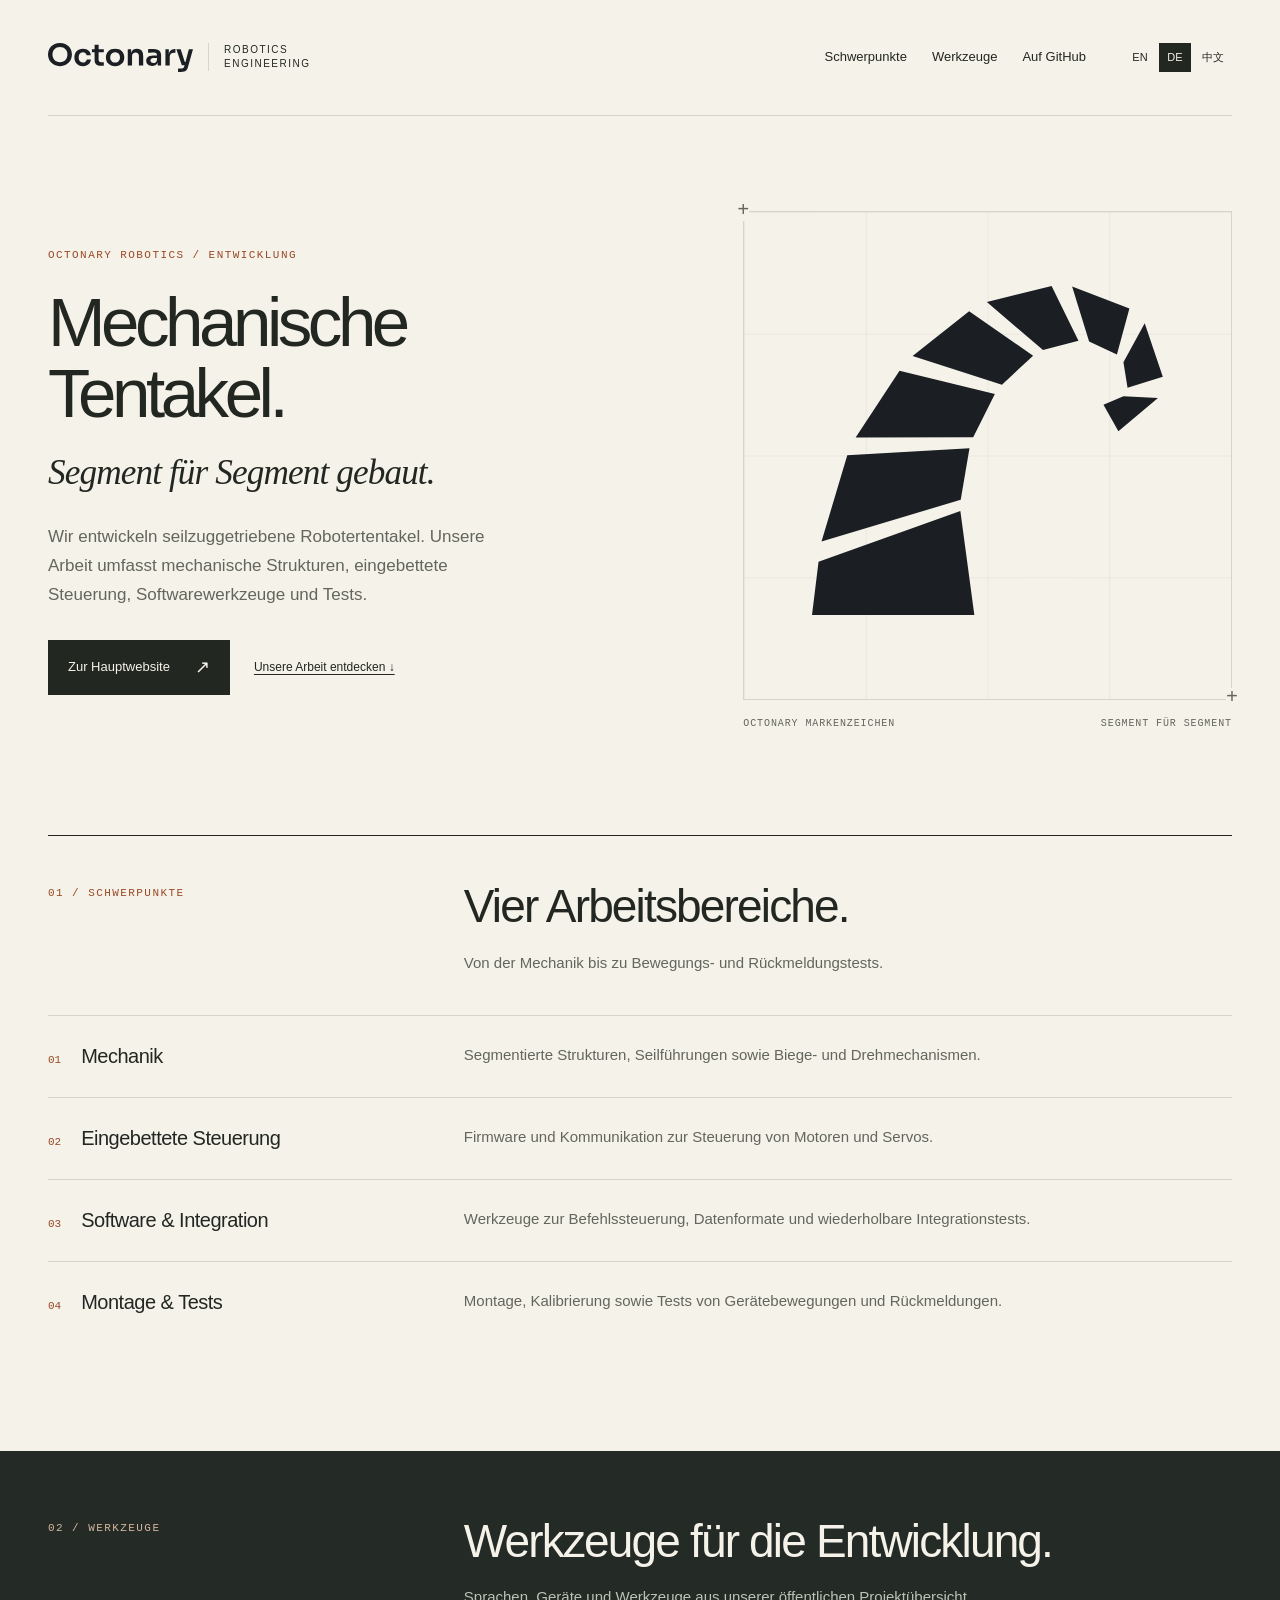
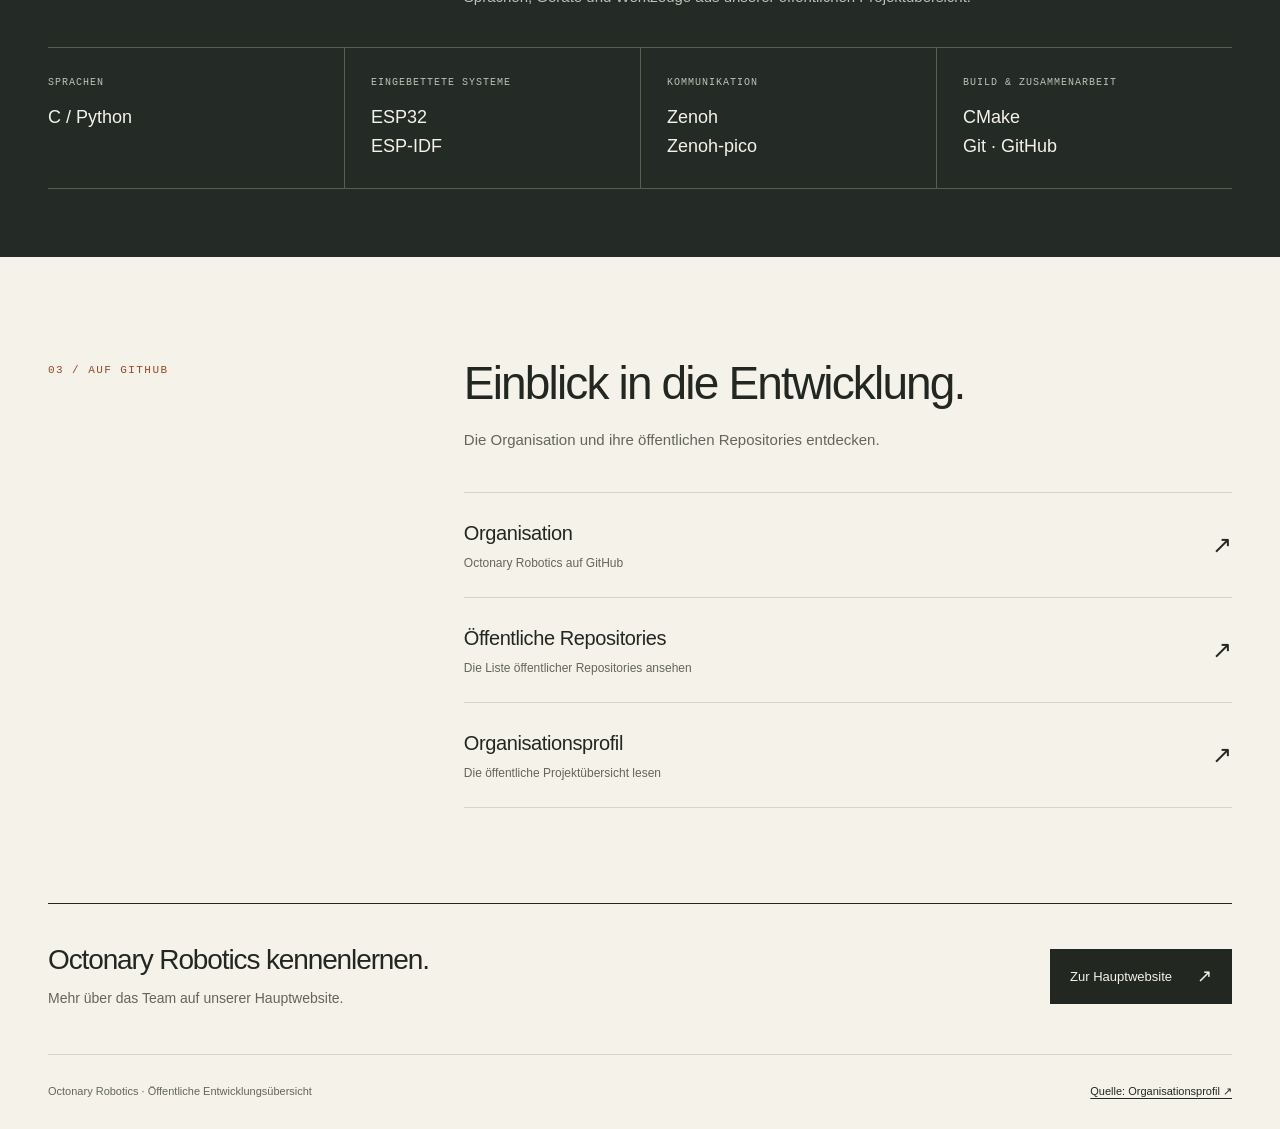
==== de.html @ dd6739da "Publish multilingual engineering introduction for GitHub Pages" ====
<!doctype html>
<html lang="de">
<head>
  <meta charset="utf-8">
  <meta name="viewport" content="width=device-width, initial-scale=1">
  <title>Octonary Robotics — Mechanische Tentakel</title>
  <meta name="description" content="Octonary Robotics entwickelt seilzuggetriebene Robotertentakel. Einblicke in Mechanik, eingebettete Steuerung, Software und Tests.">
  <meta name="theme-color" content="#f5f2e9">
  <link rel="canonical" href="https://octonary-robotics.github.io/de.html">
  <link rel="alternate" hreflang="en" href="https://octonary-robotics.github.io/">
  <link rel="alternate" hreflang="de" href="https://octonary-robotics.github.io/de.html">
  <link rel="alternate" hreflang="zh-CN" href="https://octonary-robotics.github.io/zh.html">
  <link rel="alternate" hreflang="x-default" href="https://octonary-robotics.github.io/">
  <meta property="og:type" content="website">
  <meta property="og:image" content="https://octonary-robotics.github.io/og-image-1200x630.png">
  <meta name="twitter:card" content="summary_large_image">
  <meta property="og:site_name" content="Octonary Robotics">
  <meta property="og:title" content="Octonary Robotics — Mechanische Tentakel">
  <meta property="og:description" content="Octonary Robotics entwickelt seilzuggetriebene Robotertentakel. Einblicke in Mechanik, eingebettete Steuerung, Software und Tests.">
  <meta property="og:url" content="https://octonary-robotics.github.io/de.html">
  <meta property="og:locale" content="de_DE">
  <link rel="icon" href="/favicon.svg" type="image/svg+xml">
  <link rel="stylesheet" href="/site.css">
</head>
<body>
  <a class="skip" href="#content">Zum Inhalt</a>
  <header class="site-header wrap">
    <a class="brand" href="/de.html" aria-label="Octonary Robotics"><img src="/wordmark.svg" width="468" height="97" alt="Octonary"><span>Robotics<br>Engineering</span></a>
    <div class="header-right">
      <nav class="main-nav" aria-label="Hauptnavigation">
        <a href="#focus">Schwerpunkte</a><a href="#toolchain">Werkzeuge</a><a href="#projects">Auf GitHub</a>
      </nav>
      <nav class="languages" aria-label="Sprache">
        <a href="/" lang="en" hreflang="en" aria-label="English">EN</a>
        <a href="/de.html" lang="de" hreflang="de" aria-label="Deutsch" aria-current="page">DE</a>
        <a href="/zh.html" lang="zh-CN" hreflang="zh-CN" aria-label="简体中文">中文</a>
      </nav>
    </div>
  </header>
  <main id="content">
    <section class="hero wrap" aria-labelledby="hero-title">
      <div>
        <p class="eyebrow">Octonary Robotics / Entwicklung</p>
        <h1 id="hero-title"><span>Mechanische</span><span>Tentakel.</span></h1>
        <p class="hero-line">Segment für Segment gebaut.</p>
        <p class="hero-description">Wir entwickeln seilzuggetriebene Robotertentakel. Unsere Arbeit umfasst mechanische Strukturen, eingebettete Steuerung, Softwarewerkzeuge und Tests.</p>
        <div class="actions"><a class="button" href="https://octonary-robotics.pages.dev/de.html">Zur Hauptwebsite<b aria-hidden="true">↗</b></a><a class="text-link" href="#focus">Unsere Arbeit entdecken ↓</a></div>
      </div>
      <figure class="hero-art"><div class="symbol-stage"><img src="/symbol.svg" width="188" height="176" alt=""></div><figcaption><span>Octonary Markenzeichen</span><span>Segment für Segment</span></figcaption></figure>
    </section>
    <section class="wrap" id="focus" aria-labelledby="focus-title">
      <div class="section-top"><p class="eyebrow">01 / Schwerpunkte</p><div><h2 id="focus-title">Vier Arbeitsbereiche.</h2><p class="section-description">Von der Mechanik bis zu Bewegungs- und Rückmeldungstests.</p></div></div>
      <ol class="focus-list">
        <li class="focus-row"><div class="focus-label"><span aria-hidden="true">01</span><h3>Mechanik</h3></div><p>Segmentierte Strukturen, Seilführungen sowie Biege- und Drehmechanismen.</p></li>
        <li class="focus-row"><div class="focus-label"><span aria-hidden="true">02</span><h3>Eingebettete Steuerung</h3></div><p>Firmware und Kommunikation zur Steuerung von Motoren und Servos.</p></li>
        <li class="focus-row"><div class="focus-label"><span aria-hidden="true">03</span><h3>Software &amp; Integration</h3></div><p>Werkzeuge zur Befehlssteuerung, Datenformate und wiederholbare Integrationstests.</p></li>
        <li class="focus-row"><div class="focus-label"><span aria-hidden="true">04</span><h3>Montage &amp; Tests</h3></div><p>Montage, Kalibrierung sowie Tests von Gerätebewegungen und Rückmeldungen.</p></li>
      </ol>
    </section>
    <section class="tool-section" id="toolchain" aria-labelledby="tool-title"><div class="wrap">
      <div class="section-top"><p class="eyebrow">02 / Werkzeuge</p><div><h2 id="tool-title">Werkzeuge für die Entwicklung.</h2><p class="section-description">Sprachen, Geräte und Werkzeuge aus unserer öffentlichen Projektübersicht.</p></div></div>
      <ul class="tool-list"><li><small>Sprachen</small><strong>C / Python</strong></li><li><small>Eingebettete Systeme</small><strong>ESP32<br>ESP-IDF</strong></li><li><small>Kommunikation</small><strong>Zenoh<br>Zenoh-pico</strong></li><li><small>Build &amp; Zusammenarbeit</small><strong>CMake<br>Git · GitHub</strong></li></ul>
    </div></section>
    <section class="projects wrap" id="projects" aria-labelledby="projects-title">
      <div class="section-top"><p class="eyebrow">03 / Auf GitHub</p><div><h2 id="projects-title">Einblick in die Entwicklung.</h2><p class="section-description">Die Organisation und ihre öffentlichen Repositories entdecken.</p></div></div>
      <div class="project-links"><a class="project-link" href="https://github.com/octonary-robotics"><span><strong>Organisation</strong><small>Octonary Robotics auf GitHub</small></span><b aria-hidden="true">↗</b></a><a class="project-link" href="https://github.com/orgs/octonary-robotics/repositories?type=public"><span><strong>Öffentliche Repositories</strong><small>Die Liste öffentlicher Repositories ansehen</small></span><b aria-hidden="true">↗</b></a><a class="project-link" href="https://github.com/octonary-robotics/.github"><span><strong>Organisationsprofil</strong><small>Die öffentliche Projektübersicht lesen</small></span><b aria-hidden="true">↗</b></a></div>
    </section>
    <section class="main-site wrap" aria-labelledby="more-title"><div><h2 id="more-title">Octonary Robotics kennenlernen.</h2><p>Mehr über das Team auf unserer Hauptwebsite.</p></div><a class="button" href="https://octonary-robotics.pages.dev/de.html">Zur Hauptwebsite<b aria-hidden="true">↗</b></a></section>
  </main>
  <footer class="site-footer wrap"><p>Octonary Robotics · Öffentliche Entwicklungsübersicht</p><a href="https://github.com/octonary-robotics/.github">Quelle: Organisationsprofil ↗</a></footer>
</body>
</html>
---- site.css ----
@charset "UTF-8";

:root {
  color-scheme: light;
  --paper: #f5f2e9;
  --ink: #222721;
  --muted: #62665c;
  --line: #d5d6ca;
  --accent: #9b4826;
  --dark: #242a25;
  font-family: "Segoe UI", Inter, Arial, "PingFang SC", "Microsoft YaHei", sans-serif;
  font-synthesis: none;
  color: var(--ink);
  background: var(--paper);
  scroll-behavior: smooth;
  scroll-padding-top: 2rem;
}

* { box-sizing: border-box; }
body { margin: 0; line-height: 1.6; }
img, svg { display: block; max-width: 100%; }
a { color: inherit; text-decoration-thickness: 1px; text-underline-offset: .25em; }
a:hover { text-decoration-color: var(--accent); }
button, a { -webkit-tap-highlight-color: transparent; }
a:focus-visible { outline: 3px solid var(--accent); outline-offset: 5px; border-radius: 2px; }
::selection { color: var(--paper); background: var(--accent); }
.wrap { width: min(1200px, calc(100% - 96px)); margin-inline: auto; }
.skip { position: absolute; top: -80px; left: 20px; z-index: 10; padding: 12px 18px; background: var(--ink); color: var(--paper); }
.skip:focus { top: 12px; }
.site-header { min-height: 116px; display: flex; align-items: center; justify-content: space-between; gap: 28px; border-bottom: 1px solid var(--line); }
.brand { display: inline-flex; align-items: center; gap: 15px; text-decoration: none; flex: 0 0 auto; }
.brand img { width: 145px; height: auto; }
.brand span { border-left: 1px solid var(--line); padding-left: 15px; font-size: 10px; line-height: 1.4; letter-spacing: .15em; text-transform: uppercase; }
.header-right, .main-nav, .languages { display: flex; align-items: center; }
.header-right { gap: 38px; }
.main-nav { gap: 25px; font-size: 13px; }
.main-nav a, .languages a { text-decoration: none; padding-block: 10px; }
.main-nav a:hover { text-decoration: underline; }
.languages { gap: 3px; }
.languages a { padding: 6px 8px; min-width: 32px; text-align: center; font-size: 11px; line-height: 1.5; }
.languages a[aria-current="page"] { background: var(--ink); color: var(--paper); }
.languages a:not([aria-current]):hover { background: #e7e7db; }
.eyebrow { margin: 0 0 24px; color: var(--accent); font: 11px/1.5 Consolas, "Liberation Mono", monospace; letter-spacing: .13em; text-transform: uppercase; }
.hero { display: grid; grid-template-columns: minmax(0, 1.3fr) minmax(0, 1fr); align-items: center; gap: 60px; padding-block: 95px 104px; }
.hero h1 { margin: 0; max-width: 740px; font-size: clamp(52px, 6.15vw, 82px); font-weight: 520; letter-spacing: -.065em; line-height: 1.02; }
.hero h1 span { display: block; }
.hero-line { max-width: 540px; margin: 24px 0 0; font-family: Georgia, "Times New Roman", serif; font-size: clamp(26px, 2.75vw, 36px); font-style: italic; line-height: 1.18; letter-spacing: -.025em; }
.hero-description { max-width: 445px; margin: 29px 0 30px; color: var(--muted); font-size: 17px; line-height: 1.7; }
.actions { display: flex; flex-wrap: wrap; align-items: center; gap: 16px 24px; }
.button { display: inline-flex; gap: 25px; justify-content: space-between; align-items: center; max-width: 100%; padding: 15px 20px; background: var(--ink); color: var(--paper); font-size: 13px; text-decoration: none; line-height: 1.4; }
.button:hover { background: var(--accent); }
.button b { font-size: 18px; font-weight: 400; }
.text-link { font-size: 12px; }
.hero-art { margin: 0; align-self: stretch; display: flex; flex-direction: column; justify-content: center; min-width: 0; }
.symbol-stage { aspect-ratio: 1; display: grid; place-items: center; position: relative; border: 1px solid var(--line); background-image: linear-gradient(#d5d6ca55 1px, transparent 1px), linear-gradient(90deg, #d5d6ca55 1px, transparent 1px); background-size: 25% 25%; }
.symbol-stage::before, .symbol-stage::after { content: "+"; position: absolute; color: var(--muted); font: 20px/1 monospace; background: var(--paper); }
.symbol-stage::before { top: -11px; left: -7px; }
.symbol-stage::after { bottom: -9px; right: -7px; }
.symbol-stage img { width: 72%; height: auto; margin-top: -2%; }
.hero-art figcaption { display: flex; justify-content: space-between; gap: 16px; margin-top: 16px; font: 10px/1.5 Consolas, "Liberation Mono", monospace; color: var(--muted); letter-spacing: .09em; text-transform: uppercase; }
.section-top { display: grid; grid-template-columns: 1fr 2.1fr; gap: 50px; padding-block: 44px 40px; border-top: 1px solid var(--ink); }
.section-top .eyebrow { margin: 5px 0 0; }
h2 { margin: 0; font-size: clamp(31px, 3.7vw, 46px); font-weight: 500; letter-spacing: -.04em; line-height: 1.17; }
.section-description { color: var(--muted); max-width: 540px; margin: 17px 0 0; font-size: 15px; }
.focus-list { padding: 0; margin: 0 0 108px; list-style: none; }
.focus-row { display: grid; grid-template-columns: 1fr 2.1fr; gap: 50px; padding-block: 27px; border-top: 1px solid var(--line); }
.focus-label { display: flex; align-items: baseline; gap: 20px; }
.focus-label span { color: var(--accent); font: 11px/1.5 Consolas, "Liberation Mono", monospace; }
.focus-row h3 { font-size: 20px; font-weight: 500; letter-spacing: -.025em; margin: 0; line-height: 1.35; }
.focus-row p { margin: 0; color: var(--muted); max-width: 575px; font-size: 15px; }
.tool-section { background: var(--dark); color: var(--paper); padding-block: 64px 68px; }
.tool-section .section-top { border: 0; padding: 0 0 38px; }
.tool-section .eyebrow { color: #d7b69d; }
.tool-section .section-description { color: #bdc2b7; }
.tool-list { display: grid; grid-template-columns: repeat(4, minmax(0, 1fr)); padding: 0; margin: 0; list-style: none; border-block: 1px solid #566050; }
.tool-list li { min-width: 0; padding: 27px 22px 27px 0; }
.tool-list li + li { padding-left: 26px; border-left: 1px solid #566050; }
.tool-list small { display: block; color: #bdc2b7; font: 10px/1.5 Consolas, "Liberation Mono", monospace; letter-spacing: .1em; text-transform: uppercase; margin-bottom: 13px; }
.tool-list strong { font-size: 18px; font-weight: 450; line-height: 1.6; }
.projects { padding-block: 100px 95px; }
.projects .section-top { border: 0; padding-top: 0; }
.project-links { margin-left: calc((100% - 50px) / 3.1 + 50px); }
.project-link { display: flex; align-items: center; justify-content: space-between; gap: 24px; padding: 24px 0; border-top: 1px solid var(--line); text-decoration: none; }
.project-link:last-child { border-bottom: 1px solid var(--line); }
.project-link strong { display: block; font-size: 20px; font-weight: 500; letter-spacing: -.02em; }
.project-link small { display: block; margin-top: 5px; font-size: 12px; color: var(--muted); }
.project-link b { font-size: 24px; font-weight: 400; transition: transform .18s ease; }
.project-link:hover b { transform: translate(3px, -3px); }
.main-site { display: flex; align-items: center; justify-content: space-between; gap: 40px; border-top: 1px solid var(--ink); padding-block: 40px 45px; }
.main-site h2 { font-size: 28px; }
.main-site p { margin: 10px 0 0; color: var(--muted); font-size: 14px; }
.site-footer { border-top: 1px solid var(--line); padding-block: 28px; display: flex; align-items: center; justify-content: space-between; gap: 20px; color: var(--muted); font-size: 11px; }
.site-footer p { margin: 0; }
.site-footer a { color: var(--ink); }
html[lang="zh-CN"] .hero h1 { letter-spacing: -.055em; line-height: 1.15; }
html[lang="zh-CN"] .hero-line { font-style: normal; font-family: inherit; font-weight: 300; font-size: 28px; }
html[lang="de"] .hero h1 { font-size: clamp(44px, 5.4vw, 72px); }
html[lang="de"] .hero-line { max-width: 400px; }

@media (max-width: 1000px) {
  .wrap { width: calc(100% - 56px); }
  .brand span { display: none; }
  .header-right { gap: 22px; }
  .main-nav { gap: 18px; }
  .hero { gap: 36px; padding-block: 72px 82px; }
  .hero h1 { font-size: 62px; }
  .hero-description { font-size: 15px; }
  .section-top, .focus-row { grid-template-columns: 1fr 1.8fr; gap: 30px; }
  .project-links { margin-left: calc((100% - 30px) / 2.8 + 30px); }
  .tool-list strong { font-size: 16px; }
}

@media (max-width: 740px) {
  .wrap { width: calc(100% - 40px); }
  .site-header { min-height: 90px; flex-wrap: wrap; gap: 0; padding-block: 18px 13px; }
  .brand img { width: 125px; }
  .header-right { display: contents; }
  .languages { order: 1; }
  .main-nav { order: 2; width: 100%; margin-top: 10px; padding-top: 7px; border-top: 1px solid var(--line); gap: 25px; font-size: 12px; }
  .main-nav a { padding-block: 6px; }
  .hero { grid-template-columns: 1fr; gap: 42px; padding-block: 47px 60px; }
  .hero h1 { font-size: clamp(48px, 12vw, 72px); }
  html[lang="de"] .hero h1 { font-size: clamp(40px, 10.1vw, 65px); }
  .hero .eyebrow { margin-bottom: 20px; }
  .hero-line { font-size: 28px; margin-top: 17px; }
  .hero-description { max-width: 480px; margin-block: 22px 26px; }
  .hero-art { max-width: 440px; width: 100%; }
  .symbol-stage { aspect-ratio: 1.25; }
  .symbol-stage img { width: 58%; }
  .section-top { grid-template-columns: 1fr; gap: 18px; padding-block: 30px; }
  .section-top .eyebrow { margin: 0; }
  .focus-row { grid-template-columns: 1fr; gap: 13px; padding-block: 25px; }
  .focus-list { margin-bottom: 60px; }
  .focus-label { gap: 15px; }
  .focus-row p { padding-left: 29px; }
  .tool-section { padding-block: 39px 45px; }
  .tool-section .section-top { padding-bottom: 28px; }
  .tool-list { grid-template-columns: 1fr 1fr; }
  .tool-list li { padding: 22px 12px 22px 0; }
  .tool-list li + li { padding-left: 18px; }
  .tool-list li:nth-child(3) { padding-left: 0; border-left: 0; }
  .tool-list li:nth-child(n+3) { border-top: 1px solid #566050; }
  .tool-list strong { font-size: 17px; }
  .projects { padding-block: 60px; }
  .project-links { margin-left: 0; }
  .project-link strong { font-size: 18px; }
  .main-site { align-items: flex-start; flex-direction: column; gap: 22px; padding-block: 30px 35px; }
  .main-site h2 { font-size: 26px; }
  .site-footer { align-items: flex-start; flex-direction: column; gap: 9px; padding-block: 22px; }
}

@media (prefers-reduced-motion: reduce) {
  :root { scroll-behavior: auto; }
  *, *::before, *::after { transition: none !important; }
}
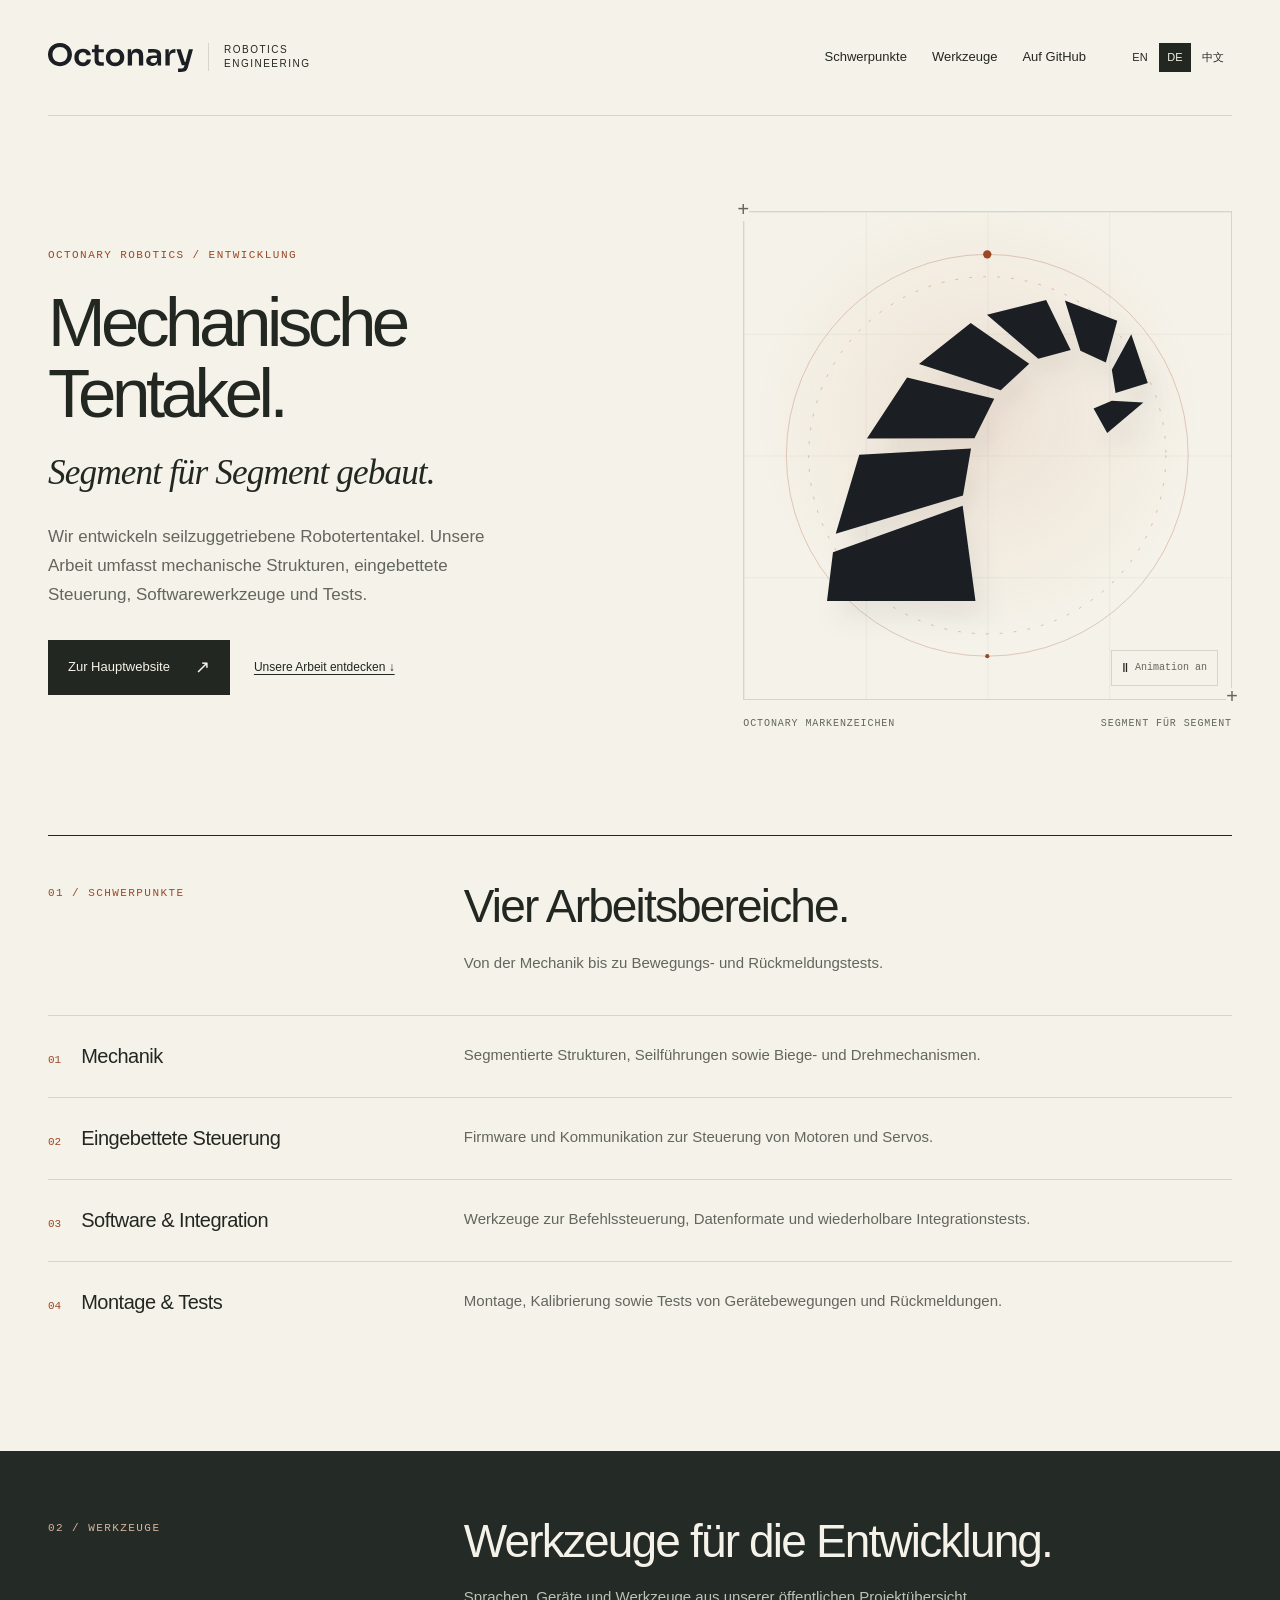
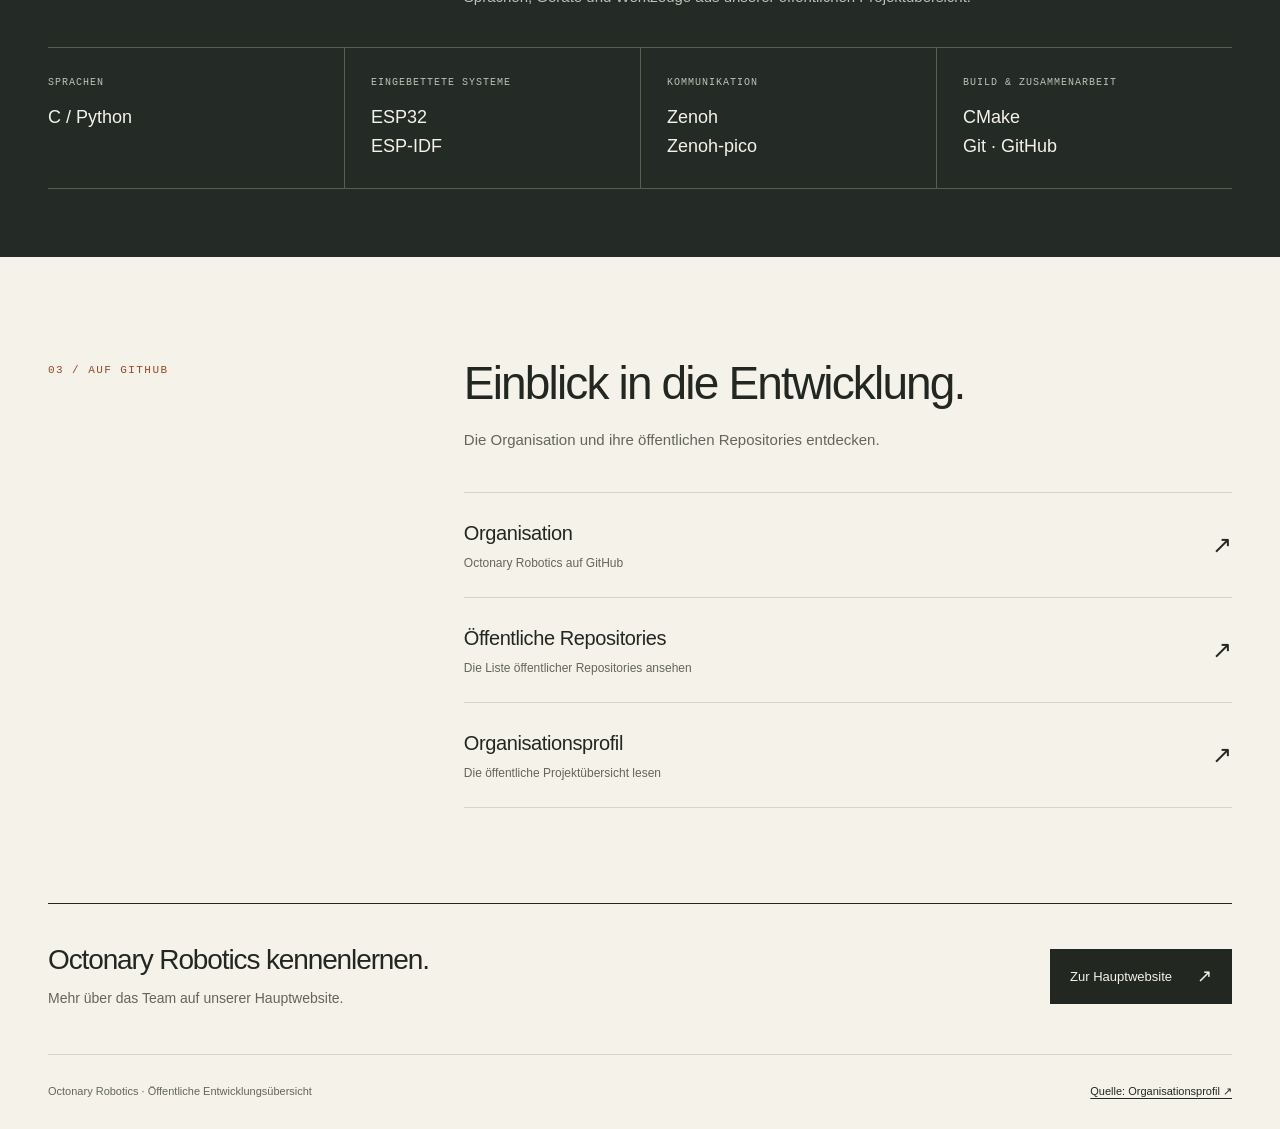
==== commit f735349d: "Add accessible motion to the engineering site" ====
--- a/de.html
+++ b/de.html
@@ -20,7 +20,8 @@
   <meta property="og:url" content="https://octonary-robotics.github.io/de.html">
   <meta property="og:locale" content="de_DE">
   <link rel="icon" href="/favicon.svg" type="image/svg+xml">
-  <link rel="stylesheet" href="/site.css">
+  <link rel="stylesheet" href="/site.css?v=20261027-motion1">
+  <script src="/motion.js?v=20261027-motion1" defer></script>
 </head>
 <body>
   <a class="skip" href="#content">Zum Inhalt</a>
@@ -44,9 +45,9 @@
         <h1 id="hero-title"><span>Mechanische</span><span>Tentakel.</span></h1>
         <p class="hero-line">Segment für Segment gebaut.</p>
         <p class="hero-description">Wir entwickeln seilzuggetriebene Robotertentakel. Unsere Arbeit umfasst mechanische Strukturen, eingebettete Steuerung, Softwarewerkzeuge und Tests.</p>
-        <div class="actions"><a class="button" href="https://octonary-robotics.pages.dev/de.html">Zur Hauptwebsite<b aria-hidden="true">↗</b></a><a class="text-link" href="#focus">Unsere Arbeit entdecken ↓</a></div>
+        <div class="actions"><a class="button" href="https://octonary-robotics.pages.dev/de/">Zur Hauptwebsite<b aria-hidden="true">↗</b></a><a class="text-link" href="#focus">Unsere Arbeit entdecken ↓</a></div>
       </div>
-      <figure class="hero-art"><div class="symbol-stage"><img src="/symbol.svg" width="188" height="176" alt=""></div><figcaption><span>Octonary Markenzeichen</span><span>Segment für Segment</span></figcaption></figure>
+      <figure class="hero-art"><div class="symbol-stage"><div class="kinetic-scene" aria-hidden="true"><svg class="orbit-track" viewBox="0 0 300 300"><circle class="orbit-ring" cx="150" cy="150" r="144"/><circle class="orbit-ring orbit-dashed" cx="150" cy="150" r="128"/><g class="orbit-runner"><circle cx="150" cy="6" r="3"/><circle cx="150" cy="294" r="1.5"/></g></svg><img src="/symbol.svg" width="188" height="176" alt=""></div><div class="scan-window" aria-hidden="true"><i class="scan-line"></i></div><button class="motion-toggle" type="button" hidden><span></span></button></div><figcaption><span>Octonary Markenzeichen</span><span>Segment für Segment</span></figcaption></figure>
     </section>
     <section class="wrap" id="focus" aria-labelledby="focus-title">
       <div class="section-top"><p class="eyebrow">01 / Schwerpunkte</p><div><h2 id="focus-title">Vier Arbeitsbereiche.</h2><p class="section-description">Von der Mechanik bis zu Bewegungs- und Rückmeldungstests.</p></div></div>
@@ -65,7 +66,7 @@
       <div class="section-top"><p class="eyebrow">03 / Auf GitHub</p><div><h2 id="projects-title">Einblick in die Entwicklung.</h2><p class="section-description">Die Organisation und ihre öffentlichen Repositories entdecken.</p></div></div>
       <div class="project-links"><a class="project-link" href="https://github.com/octonary-robotics"><span><strong>Organisation</strong><small>Octonary Robotics auf GitHub</small></span><b aria-hidden="true">↗</b></a><a class="project-link" href="https://github.com/orgs/octonary-robotics/repositories?type=public"><span><strong>Öffentliche Repositories</strong><small>Die Liste öffentlicher Repositories ansehen</small></span><b aria-hidden="true">↗</b></a><a class="project-link" href="https://github.com/octonary-robotics/.github"><span><strong>Organisationsprofil</strong><small>Die öffentliche Projektübersicht lesen</small></span><b aria-hidden="true">↗</b></a></div>
     </section>
-    <section class="main-site wrap" aria-labelledby="more-title"><div><h2 id="more-title">Octonary Robotics kennenlernen.</h2><p>Mehr über das Team auf unserer Hauptwebsite.</p></div><a class="button" href="https://octonary-robotics.pages.dev/de.html">Zur Hauptwebsite<b aria-hidden="true">↗</b></a></section>
+    <section class="main-site wrap" aria-labelledby="more-title"><div><h2 id="more-title">Octonary Robotics kennenlernen.</h2><p>Mehr über das Team auf unserer Hauptwebsite.</p></div><a class="button" href="https://octonary-robotics.pages.dev/de/">Zur Hauptwebsite<b aria-hidden="true">↗</b></a></section>
   </main>
   <footer class="site-footer wrap"><p>Octonary Robotics · Öffentliche Entwicklungsübersicht</p><a href="https://github.com/octonary-robotics/.github">Quelle: Organisationsprofil ↗</a></footer>
 </body>
--- a/site.css
+++ b/site.css
@@ -153,3 +153,111 @@
   :root { scroll-behavior: auto; }
   *, *::before, *::after { transition: none !important; }
 }
+
+/* Optional motion layer. All text and navigation work without JavaScript. */
+.symbol-stage { isolation: isolate; perspective: 850px; }
+.symbol-stage::before, .symbol-stage::after { z-index: 3; }
+.kinetic-scene {
+  position: absolute; inset: 0; display: grid; place-items: center;
+  transform: rotateX(var(--tilt-x, 0deg)) rotateY(var(--tilt-y, 0deg));
+  transition: transform .45s cubic-bezier(.2,.7,.2,1);
+  pointer-events: none;
+}
+.kinetic-scene::before {
+  content: ""; position: absolute; inset: 0;
+  background: radial-gradient(circle at var(--light-x, 48%) var(--light-y, 42%), #b9673526, transparent 58%);
+  opacity: .75;
+}
+.symbol-stage .kinetic-scene > img {
+  position: relative; z-index: 2; width: 66%;
+  filter: drop-shadow(10px 18px 12px #22272110);
+  transform-origin: 28% 88%;
+}
+.orbit-track { position: absolute; inset: 7%; width: 86%; height: 86%; overflow: visible; color: var(--accent); }
+.orbit-ring { fill: none; stroke: currentColor; stroke-width: .6; opacity: .3; }
+.orbit-dashed { stroke-dasharray: 2 8; opacity: .36; }
+.orbit-runner { transform-origin: 150px 150px; }
+.orbit-runner circle { fill: var(--accent); }
+.scan-window { position: absolute; inset: 0; overflow: hidden; pointer-events: none; }
+.scan-line {
+  position: absolute; z-index: 1; inset: 0 0 auto; height: 2px; opacity: 0;
+  background: linear-gradient(90deg, transparent, #9b482666 40%, #9b4826 60%, transparent);
+  box-shadow: 0 -12px 30px 12px #b967350d;
+}
+.motion-toggle {
+  position: absolute; z-index: 4; bottom: 13px; right: 13px;
+  display: inline-flex; align-items: center; gap: 7px;
+  min-height: 36px; padding: 7px 10px; border: 1px solid var(--line);
+  background: var(--paper); color: var(--muted); cursor: pointer;
+  font: 10px/1.3 Consolas, "Liberation Mono", monospace;
+}
+.motion-toggle[hidden] { display: none; }
+.motion-toggle::before { content: "Ⅱ"; font: 13px/1 Arial, sans-serif; color: var(--ink); }
+.motion-toggle[aria-pressed="false"]::before { content: "▷"; }
+.motion-toggle:focus-visible { outline: 3px solid var(--accent); outline-offset: 4px; }
+.motion-toggle:hover { border-color: var(--accent); color: var(--ink); }
+
+html[data-motion="on"] .kinetic-scene > img { animation: symbol-breathe 7s ease-in-out infinite; }
+html[data-motion="on"] .orbit-runner { animation: orbit-travel 24s linear infinite; }
+html[data-motion="on"] .scan-line { animation: scan-pass 5s ease-in-out infinite; }
+html[data-hero-visible="false"] .kinetic-scene *,
+html[data-page-hidden="true"] .kinetic-scene *,
+html[data-hero-visible="false"] .kinetic-scene > img,
+html[data-page-hidden="true"] .kinetic-scene > img,
+html[data-hero-visible="false"] .scan-line,
+html[data-page-hidden="true"] .scan-line { animation-play-state: paused; }
+
+.button { position: relative; overflow: hidden; transition: background .25s, box-shadow .3s, transform .3s; }
+.button::before {
+  content: ""; position: absolute; inset: 0; pointer-events: none;
+  background: linear-gradient(110deg, transparent 25%, #ffffff25 50%, transparent 75%);
+  transform: translateX(-130%); transition: transform .65s;
+}
+.button b { transition: transform .3s; }
+.button:is(:hover, :focus-visible) { transform: translateY(-2px); box-shadow: 0 8px 20px #22272118; }
+.button:is(:hover, :focus-visible)::before { transform: translateX(130%); }
+.button:is(:hover, :focus-visible) b, .project-link:focus-visible b { transform: translate(3px, -3px); }
+.main-nav a { position: relative; }
+.main-nav a::after { content: ""; position: absolute; left: 0; right: 0; bottom: 5px; height: 1px; background: var(--accent); transform: scaleX(0); transform-origin: left; transition: transform .25s; }
+.main-nav a:is(:hover, :focus-visible) { text-decoration: none; }
+.main-nav a:is(:hover, :focus-visible)::after { transform: scaleX(1); }
+.project-link { position: relative; transition: padding .3s, background .3s; }
+.project-link:is(:hover, :focus-visible) { padding-inline: 14px; background: #e7e7db66; }
+.focus-row { transition: border-color .3s; }
+.focus-row:hover { border-top-color: var(--accent); }
+
+@keyframes symbol-breathe {
+  0%, 100% { transform: translateY(0) rotate(-1deg); }
+  50% { transform: translateY(-7px) rotate(1deg); }
+}
+@keyframes orbit-travel { to { transform: rotate(360deg); } }
+@keyframes scan-pass {
+  0%, 8% { top: 6%; opacity: 0; }
+  20% { opacity: .55; }
+  66% { opacity: .45; }
+  80%, 100% { top: 94%; opacity: 0; }
+}
+
+@media (max-width: 740px) {
+  .symbol-stage .kinetic-scene > img { width: 54%; }
+  .orbit-track { inset: 5% 14%; width: 72%; height: 90%; }
+  .motion-toggle { bottom: 9px; right: 9px; min-height: 40px; }
+  .project-link:is(:hover, :focus-visible) { padding-inline: 7px; }
+}
+@media (hover: none), (pointer: coarse) {
+  .kinetic-scene { transform: none; }
+}
+html[data-motion="off"] { scroll-behavior: auto; }
+html[data-motion="off"] .kinetic-scene { transform: none; }
+html[data-motion="off"] .button,
+html[data-motion="off"] .button::before,
+html[data-motion="off"] .button b,
+html[data-motion="off"] .project-link,
+html[data-motion="off"] .project-link b,
+html[data-motion="off"] .main-nav a::after { transition: none; transform: none; }
+html[data-motion="off"] .button::before { display: none; }
+@media (prefers-reduced-motion: reduce) {
+  *, *::before, *::after { animation: none !important; transition: none !important; }
+  .kinetic-scene, .kinetic-scene > img, .button, .button b, .project-link b { transform: none !important; }
+  .scan-line, .button::before { display: none; }
+}
